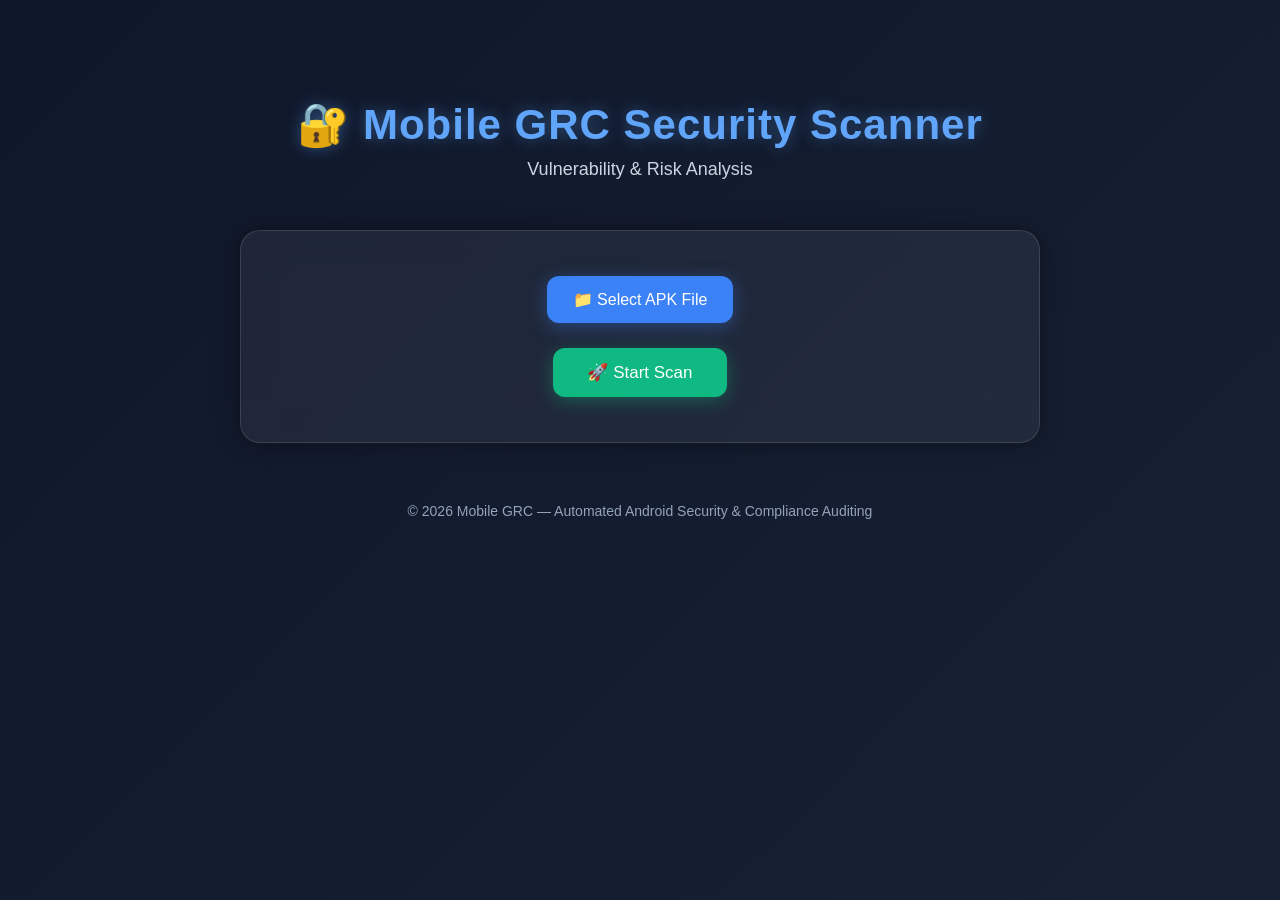
==== app/templates/index.html @ ec6859a3 "Initial commit - Mobile GRC Security Scanner" ====
<!DOCTYPE html>
<html lang="en">
<head>
    <meta charset="UTF-8" />
    <title>Mobile GRC – APK Security Scanner</title>

    <style>
        body {
            margin: 0;
            padding: 0;
            background: linear-gradient(135deg, #0f172a, #1e293b, #0f172a);
            background-size: 400% 400%;
            animation: gradientShift 18s ease infinite;
            font-family: "Segoe UI", Arial, sans-serif;
            color: #e2e8f0;
        }

        @keyframes gradientShift {
            0% { background-position: 0% 50%; }
            50% { background-position: 100% 50%; }
            100% { background-position: 0% 50%; }
        }

        .container {
            max-width: 800px;
            margin: 80px auto;
            padding: 20px;
            text-align: center;
        }

        .logo {
            font-size: 42px;
            font-weight: bold;
            margin-bottom: 10px;
            color: #60a5fa;
            letter-spacing: 1px;
            text-shadow: 0 0 15px rgba(96,165,250,0.4);
        }

        .subtitle {
            font-size: 18px;
            color: #cbd5e1;
            margin-bottom: 50px;
        }

        .card {
            background: rgba(255, 255, 255, 0.06);
            backdrop-filter: blur(18px);
            padding: 45px;
            border-radius: 20px;
            border: 1px solid rgba(255,255,255,0.12);
            box-shadow: 0 0 25px rgba(0,0,0,0.4);
            transition: 0.3s ease;
        }
        .card:hover {
            transform: translateY(-6px);
            box-shadow: 0 0 35px rgba(0,0,0,0.55);
        }

        .upload-label {
            display: inline-block;
            background: #3b82f6;
            padding: 14px 26px;
            border-radius: 12px;
            font-size: 16px;
            cursor: pointer;
            margin-bottom: 25px;
            transition: 0.2s;
            color: #fff;
            box-shadow: 0 4px 18px rgba(59,130,246,0.35);
        }

        .upload-label:hover {
            background: #2563eb;
            box-shadow: 0 6px 22px rgba(37,99,235,0.45);
        }

        input[type="file"] {
            display: none;
        }

        .scan-btn {
            padding: 14px 34px;
            background: #10b981;
            border: none;
            border-radius: 12px;
            font-size: 17px;
            color: white;
            cursor: pointer;
            transition: 0.3s;
            box-shadow: 0 4px 18px rgba(16,185,129,0.35);
        }
        .scan-btn:hover {
            background: #059669;
            box-shadow: 0 6px 22px rgba(5,150,105,0.45);
        }

        .scan-btn:active {
            background: #047857;
        }

        .footer {
            margin-top: 60px;
            font-size: 14px;
            color: #94a3b8;
        }
    </style>
</head>

<body>

    <div class="container">

        <div class="logo">🔐 Mobile GRC Security Scanner</div>
        <div class="subtitle">Vulnerability & Risk Analysis</div>

        <div class="card">
            <form action="/scan" method="post" enctype="multipart/form-data">

                <label class="upload-label">
                    📁 Select APK File
                    <input type="file" name="file" accept=".apk" required />
                </label>

                <br>

                <button type="submit" class="scan-btn">🚀 Start Scan</button>
            </form>
        </div>

        <div class="footer">
            © 2026 Mobile GRC — Automated Android Security & Compliance Auditing
        </div>

    </div>

</body>
</html>
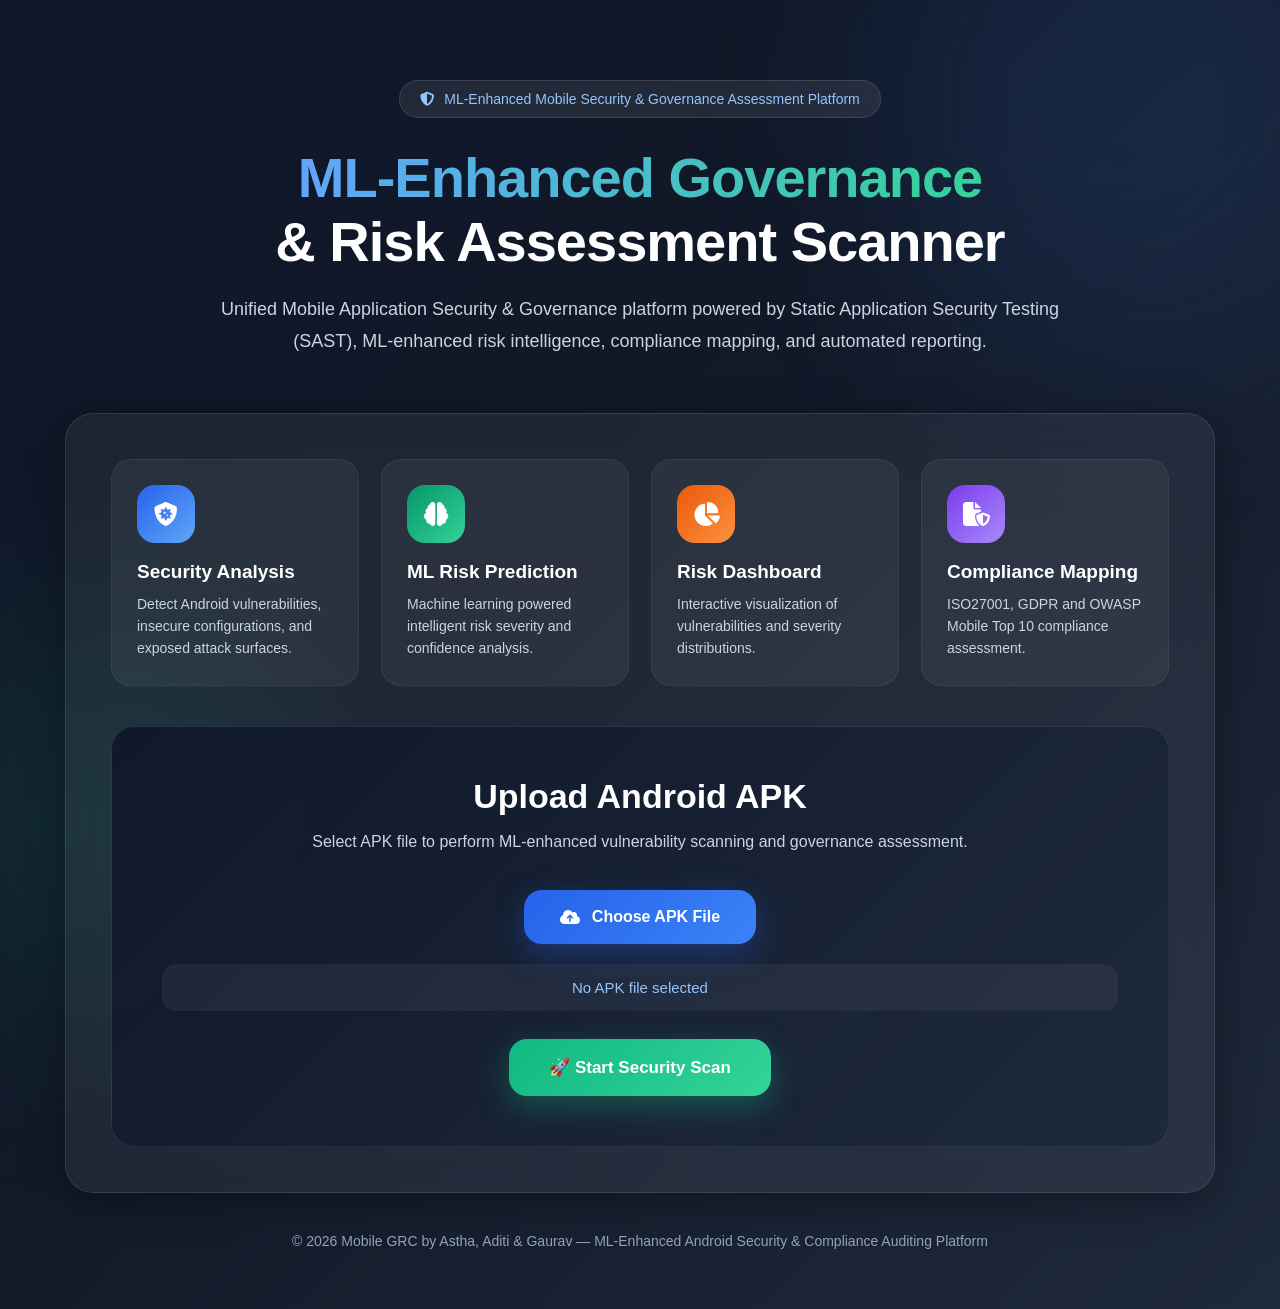
==== commit c5dcc775: "Enhanced UI and improved user experience" ====
--- a/app/templates/index.html
+++ b/app/templates/index.html
@@ -1,138 +1,794 @@
 <!DOCTYPE html>
 <html lang="en">
+
 <head>
+
     <meta charset="UTF-8" />
-    <title>Mobile GRC – APK Security Scanner</title>
+
+    <meta name="viewport"
+          content="width=device-width, initial-scale=1.0"/>
+
+    <title>
+        ML-Enhanced Governance and Risk Assessment
+    </title>
+
+    <link rel="stylesheet"
+          href="https://cdnjs.cloudflare.com/ajax/libs/font-awesome/6.5.1/css/all.min.css"/>
 
     <style>
-        body {
+
+        * {
             margin: 0;
             padding: 0;
-            background: linear-gradient(135deg, #0f172a, #1e293b, #0f172a);
-            background-size: 400% 400%;
-            animation: gradientShift 18s ease infinite;
-            font-family: "Segoe UI", Arial, sans-serif;
-            color: #e2e8f0;
-        }
-
-        @keyframes gradientShift {
-            0% { background-position: 0% 50%; }
-            50% { background-position: 100% 50%; }
-            100% { background-position: 0% 50%; }
-        }
-
-        .container {
-            max-width: 800px;
-            margin: 80px auto;
-            padding: 20px;
+            box-sizing: border-box;
+        }
+
+        body {
+
+            font-family: "Segoe UI", sans-serif;
+
+            background:
+            linear-gradient(
+                135deg,
+                #0f172a 0%,
+                #111827 40%,
+                #1e293b 100%
+            );
+
+            color: white;
+
+            min-height: 100vh;
+
+            overflow-x: hidden;
+        }
+
+        body::before {
+
+            content: "";
+
+            position: fixed;
+
+            width: 500px;
+            height: 500px;
+
+            background: rgba(59,130,246,0.12);
+
+            border-radius: 50%;
+
+            top: -150px;
+            right: -100px;
+
+            filter: blur(100px);
+
+            z-index: 0;
+        }
+
+        body::after {
+
+            content: "";
+
+            position: fixed;
+
+            width: 400px;
+            height: 400px;
+
+            background: rgba(16,185,129,0.12);
+
+            border-radius: 50%;
+
+            bottom: -120px;
+            left: -80px;
+
+            filter: blur(100px);
+
+            z-index: 0;
+        }
+
+        .wrapper {
+
+            position: relative;
+
+            z-index: 1;
+
+            max-width: 1200px;
+
+            margin: auto;
+
+            padding: 40px 25px 60px;
+        }
+
+        .hero {
+
             text-align: center;
-        }
-
-        .logo {
-            font-size: 42px;
-            font-weight: bold;
+
+            margin-top: 40px;
+        }
+
+        .badge {
+
+            display: inline-flex;
+
+            align-items: center;
+
+            gap: 10px;
+
+            background: rgba(255,255,255,0.08);
+
+            border: 1px solid rgba(255,255,255,0.12);
+
+            padding: 10px 20px;
+
+            border-radius: 50px;
+
+            color: #93c5fd;
+
+            font-size: 14px;
+
+            margin-bottom: 28px;
+
+            backdrop-filter: blur(10px);
+        }
+
+        .hero h1 {
+
+            font-size: 56px;
+
+            line-height: 1.15;
+
+            margin-bottom: 18px;
+
+            font-weight: 800;
+
+            letter-spacing: -1px;
+        }
+
+        .gradient-text {
+
+            background:
+            linear-gradient(
+                90deg,
+                #60a5fa,
+                #34d399
+            );
+
+            -webkit-background-clip: text;
+
+            -webkit-text-fill-color: transparent;
+        }
+
+        .hero p {
+
+            max-width: 850px;
+
+            margin: auto;
+
+            color: #cbd5e1;
+
+            line-height: 1.8;
+
+            font-size: 18px;
+        }
+
+        .dashboard-card {
+
+            margin-top: 55px;
+
+            background: rgba(255,255,255,0.06);
+
+            border: 1px solid rgba(255,255,255,0.1);
+
+            border-radius: 28px;
+
+            padding: 45px;
+
+            backdrop-filter: blur(16px);
+
+            box-shadow:
+            0 10px 40px rgba(0,0,0,0.35);
+        }
+
+        .features {
+
+            display: grid;
+
+            grid-template-columns:
+            repeat(auto-fit, minmax(220px, 1fr));
+
+            gap: 22px;
+
+            margin-bottom: 40px;
+        }
+
+        .feature {
+
+            background:
+            rgba(255,255,255,0.05);
+
+            border-radius: 20px;
+
+            padding: 25px;
+
+            transition: 0.35s;
+
+            border:
+            1px solid rgba(255,255,255,0.06);
+        }
+
+        .feature:hover {
+
+            transform:
+            translateY(-6px);
+
+            background:
+            rgba(255,255,255,0.08);
+
+            border-color:
+            rgba(96,165,250,0.35);
+        }
+
+        .icon-box {
+
+            width: 58px;
+            height: 58px;
+
+            border-radius: 18px;
+
+            display: flex;
+
+            align-items: center;
+
+            justify-content: center;
+
+            font-size: 24px;
+
+            margin-bottom: 18px;
+
+            color: white;
+        }
+
+        .blue {
+            background:
+            linear-gradient(
+            135deg,
+            #2563eb,
+            #60a5fa);
+        }
+
+        .green {
+            background:
+            linear-gradient(
+            135deg,
+            #059669,
+            #34d399);
+        }
+
+        .orange {
+            background:
+            linear-gradient(
+            135deg,
+            #ea580c,
+            #fb923c);
+        }
+
+        .purple {
+            background:
+            linear-gradient(
+            135deg,
+            #7c3aed,
+            #a78bfa);
+        }
+
+        .feature h3 {
+
             margin-bottom: 10px;
-            color: #60a5fa;
-            letter-spacing: 1px;
-            text-shadow: 0 0 15px rgba(96,165,250,0.4);
-        }
-
-        .subtitle {
-            font-size: 18px;
+
+            font-size: 19px;
+        }
+
+        .feature p {
+
             color: #cbd5e1;
-            margin-bottom: 50px;
-        }
-
-        .card {
-            background: rgba(255, 255, 255, 0.06);
-            backdrop-filter: blur(18px);
-            padding: 45px;
-            border-radius: 20px;
-            border: 1px solid rgba(255,255,255,0.12);
-            box-shadow: 0 0 25px rgba(0,0,0,0.4);
-            transition: 0.3s ease;
-        }
-        .card:hover {
-            transform: translateY(-6px);
-            box-shadow: 0 0 35px rgba(0,0,0,0.55);
-        }
-
-        .upload-label {
-            display: inline-block;
-            background: #3b82f6;
-            padding: 14px 26px;
-            border-radius: 12px;
+
+            line-height: 1.6;
+
+            font-size: 14px;
+        }
+
+        .upload-area {
+
+            background:
+            linear-gradient(
+                135deg,
+                rgba(15,23,42,0.9),
+                rgba(30,41,59,0.95)
+            );
+
+            border-radius: 24px;
+
+            padding: 50px;
+
+            text-align: center;
+
+            border:
+            1px solid rgba(255,255,255,0.08);
+        }
+
+        .upload-title {
+
+            font-size: 34px;
+
+            margin-bottom: 12px;
+
+            font-weight: 700;
+        }
+
+        .upload-sub {
+
+            color: #cbd5e1;
+
+            margin-bottom: 35px;
+
+            line-height: 1.7;
+        }
+
+        .upload-btn {
+
+            display: inline-flex;
+
+            align-items: center;
+
+            gap: 12px;
+
+            background:
+            linear-gradient(
+                135deg,
+                #2563eb,
+                #3b82f6
+            );
+
+            color: white;
+
+            padding: 18px 36px;
+
+            border-radius: 18px;
+
+            cursor: pointer;
+
+            font-weight: 600;
+
             font-size: 16px;
-            cursor: pointer;
-            margin-bottom: 25px;
-            transition: 0.2s;
-            color: #fff;
-            box-shadow: 0 4px 18px rgba(59,130,246,0.35);
-        }
-
-        .upload-label:hover {
-            background: #2563eb;
-            box-shadow: 0 6px 22px rgba(37,99,235,0.45);
+
+            transition: 0.3s;
+
+            box-shadow:
+            0 10px 30px rgba(37,99,235,0.35);
+        }
+
+        .upload-btn:hover {
+
+            transform:
+            translateY(-4px);
+
+            box-shadow:
+            0 14px 35px rgba(37,99,235,0.45);
         }
 
         input[type="file"] {
             display: none;
         }
 
+        .file-box {
+
+            margin-top: 20px;
+
+            padding: 15px;
+
+            border-radius: 14px;
+
+            background:
+            rgba(255,255,255,0.05);
+
+            color: #93c5fd;
+
+            font-size: 15px;
+
+            min-height: 24px;
+        }
+
         .scan-btn {
-            padding: 14px 34px;
-            background: #10b981;
+
+            margin-top: 28px;
+
             border: none;
-            border-radius: 12px;
+
+            background:
+            linear-gradient(
+                135deg,
+                #10b981,
+                #34d399
+            );
+
+            color: white;
+
+            padding: 18px 40px;
+
+            border-radius: 18px;
+
             font-size: 17px;
+
+            font-weight: 700;
+
+            cursor: pointer;
+
+            transition: 0.3s;
+
+            box-shadow:
+            0 10px 30px rgba(16,185,129,0.35);
+        }
+
+        .scan-btn:hover {
+
+            transform:
+            translateY(-4px);
+
+            box-shadow:
+            0 14px 35px rgba(16,185,129,0.45);
+        }
+
+        .footer {
+
+            text-align: center;
+
+            margin-top: 40px;
+
+            color: #94a3b8;
+
+            font-size: 14px;
+        }
+
+        /* TOAST */
+
+        .toast-container {
+
+            position: fixed;
+
+            top: 20px;
+
+            right: 20px;
+
+            z-index: 9999;
+        }
+
+        .toast {
+
+            min-width: 320px;
+
+            padding: 16px 20px;
+
+            border-radius: 16px;
+
+            margin-bottom: 15px;
+
             color: white;
-            cursor: pointer;
-            transition: 0.3s;
-            box-shadow: 0 4px 18px rgba(16,185,129,0.35);
-        }
-        .scan-btn:hover {
-            background: #059669;
-            box-shadow: 0 6px 22px rgba(5,150,105,0.45);
-        }
-
-        .scan-btn:active {
-            background: #047857;
-        }
-
-        .footer {
-            margin-top: 60px;
-            font-size: 14px;
-            color: #94a3b8;
-        }
+
+            font-weight: 500;
+
+            animation: slideIn 0.4s ease;
+
+            box-shadow:
+            0 10px 25px rgba(0,0,0,0.25);
+        }
+
+        .success {
+
+            background:
+            linear-gradient(
+            135deg,
+            #059669,
+            #10b981);
+        }
+
+        .warning {
+
+            background:
+            linear-gradient(
+            135deg,
+            #d97706,
+            #f59e0b);
+        }
+
+        @keyframes slideIn {
+
+            from {
+
+                opacity: 0;
+
+                transform: translateX(100%);
+            }
+
+            to {
+
+                opacity: 1;
+
+                transform: translateX(0);
+            }
+        }
+
+        @media(max-width:768px) {
+
+            .hero h1 {
+
+                font-size: 38px;
+            }
+
+            .dashboard-card {
+
+                padding: 25px;
+            }
+
+            .upload-area {
+
+                padding: 30px 20px;
+            }
+        }
+
     </style>
+
 </head>
 
 <body>
 
-    <div class="container">
-
-        <div class="logo">🔐 Mobile GRC Security Scanner</div>
-        <div class="subtitle">Vulnerability & Risk Analysis</div>
-
-        <div class="card">
-            <form action="/scan" method="post" enctype="multipart/form-data">
-
-                <label class="upload-label">
-                    📁 Select APK File
-                    <input type="file" name="file" accept=".apk" required />
+<div class="toast-container"
+     id="toastContainer"></div>
+
+<div class="wrapper">
+
+    <div class="hero">
+
+        <div class="badge">
+            <i class="fa-solid fa-shield-halved"></i>
+            ML-Enhanced Mobile Security & Governance Assessment Platform
+        </div>
+
+        <h1>
+
+            <span class="gradient-text">
+                ML-Enhanced Governance
+            </span>
+
+            <br>
+
+            & Risk Assessment Scanner
+        </h1>
+
+        <p>
+            Unified Mobile Application Security & Governance platform powered by Static Application Security Testing (SAST), ML-enhanced risk intelligence, compliance mapping, and automated reporting.
+        </p>
+
+    </div>
+
+
+    <div class="dashboard-card">
+
+        <div class="features">
+
+            <div class="feature">
+
+                <div class="icon-box blue">
+                    <i class="fa-solid fa-shield-virus"></i>
+                </div>
+
+                <h3>Security Analysis</h3>
+
+                <p>
+                    Detect Android vulnerabilities,
+                    insecure configurations,
+                    and exposed attack surfaces.
+                </p>
+
+            </div>
+
+            <div class="feature">
+
+                <div class="icon-box green">
+                    <i class="fa-solid fa-brain"></i>
+                </div>
+
+                <h3>ML Risk Prediction</h3>
+
+                <p>
+                    Machine learning powered
+                    intelligent risk severity
+                    and confidence analysis.
+                </p>
+
+            </div>
+
+            <div class="feature">
+
+                <div class="icon-box orange">
+                    <i class="fa-solid fa-chart-pie"></i>
+                </div>
+
+                <h3>Risk Dashboard</h3>
+
+                <p>
+                    Interactive visualization
+                    of vulnerabilities and
+                    severity distributions.
+                </p>
+
+            </div>
+
+            <div class="feature">
+
+                <div class="icon-box purple">
+                    <i class="fa-solid fa-file-shield"></i>
+                </div>
+
+                <h3>Compliance Mapping</h3>
+
+                <p>
+                    ISO27001, GDPR and
+                    OWASP Mobile Top 10
+                    compliance assessment.
+                </p>
+
+            </div>
+
+        </div>
+
+
+        <div class="upload-area">
+
+            <div class="upload-title">
+                Upload Android APK
+            </div>
+
+            <div class="upload-sub">
+                Select APK file to perform ML-enhanced
+                vulnerability scanning and governance assessment.
+            </div>
+
+            <form action="/scan"
+                  method="post"
+                  enctype="multipart/form-data"
+                  id="scanForm">
+
+                <label class="upload-btn">
+
+                    <i class="fa-solid fa-cloud-arrow-up"></i>
+
+                    Choose APK File
+
+                    <input type="file"
+                           name="file"
+                           id="apkFile"
+                           accept=".apk"/>
                 </label>
 
-                <br>
-
-                <button type="submit" class="scan-btn">🚀 Start Scan</button>
+                <div class="file-box"
+                     id="selectedFile">
+
+                    No APK file selected
+
+                </div>
+
+                <button type="submit"
+                        class="scan-btn">
+
+                    🚀 Start Security Scan
+
+                </button>
+
             </form>
+
         </div>
 
-        <div class="footer">
-            © 2026 Mobile GRC — Automated Android Security & Compliance Auditing
-        </div>
-
     </div>
 
+    <div class="footer">
+
+        © 2026 Mobile GRC by Astha, Aditi & Gaurav —
+        ML-Enhanced Android Security
+        & Compliance Auditing Platform
+
+    </div>
+
+</div>
+
+
+<script>
+
+    const apkFile =
+    document.getElementById("apkFile");
+
+    const selectedFile =
+    document.getElementById("selectedFile");
+
+    const scanForm =
+    document.getElementById("scanForm");
+
+
+    apkFile.addEventListener(
+        "change",
+
+        function () {
+
+            if (apkFile.files.length > 0) {
+
+                const fileName =
+                apkFile.files[0].name;
+
+                selectedFile.innerHTML =
+                "✅ " + fileName;
+
+                showToast(
+                    "APK selected successfully",
+                    "success"
+                );
+            }
+
+            else {
+
+                selectedFile.innerHTML =
+                "No APK file selected";
+            }
+        }
+    );
+
+
+    scanForm.addEventListener(
+        "submit",
+
+        function (e) {
+
+            if (apkFile.files.length === 0) {
+
+                e.preventDefault();
+
+                showToast(
+                    "Please select APK file before scanning",
+                    "warning"
+                );
+
+                return;
+            }
+
+            showToast(
+                "APK uploaded successfully. Starting scan...",
+                "success"
+            );
+        }
+    );
+
+
+    function showToast(message, type) {
+
+        const container =
+        document.getElementById(
+            "toastContainer"
+        );
+
+        const toast =
+        document.createElement("div");
+
+        toast.classList.add("toast");
+
+        toast.classList.add(type);
+
+        toast.innerHTML = message;
+
+        container.appendChild(toast);
+
+        setTimeout(() => {
+
+            toast.remove();
+
+        }, 5000);
+    }
+
+</script>
+
 </body>
-</html>
+</html>
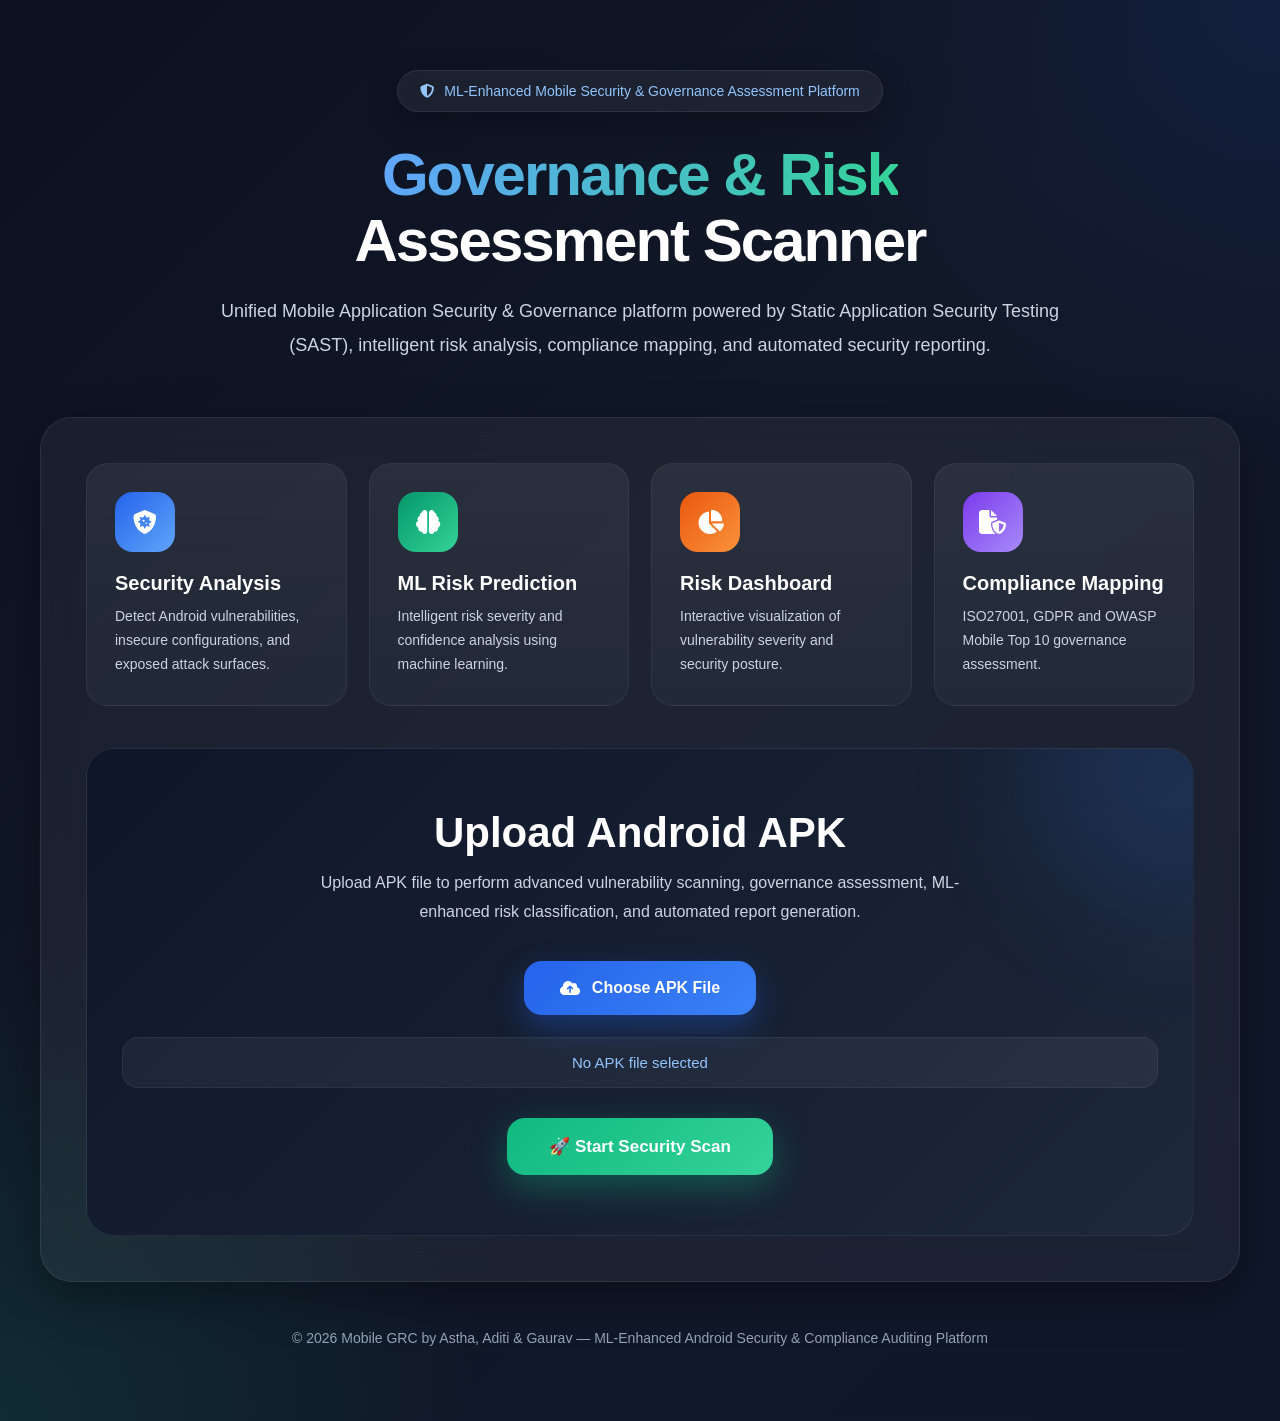
==== commit 2b8051cc: "Final latest working APK scanner version" ====
--- a/app/templates/index.html
+++ b/app/templates/index.html
@@ -3,7 +3,7 @@
 
 <head>
 
-    <meta charset="UTF-8" />
+    <meta charset="UTF-8"/>
 
     <meta name="viewport"
           content="width=device-width, initial-scale=1.0"/>
@@ -17,132 +17,95 @@
 
     <style>
 
-        * {
-            margin: 0;
-            padding: 0;
-            box-sizing: border-box;
-        }
-
-        body {
-
-            font-family: "Segoe UI", sans-serif;
-
-            background:
-            linear-gradient(
-                135deg,
-                #0f172a 0%,
-                #111827 40%,
-                #1e293b 100%
-            );
-
-            color: white;
-
-            min-height: 100vh;
-
-            overflow-x: hidden;
-        }
-
-        body::before {
-
-            content: "";
-
-            position: fixed;
-
-            width: 500px;
-            height: 500px;
-
-            background: rgba(59,130,246,0.12);
-
-            border-radius: 50%;
-
-            top: -150px;
-            right: -100px;
-
-            filter: blur(100px);
-
-            z-index: 0;
-        }
-
-        body::after {
-
-            content: "";
-
-            position: fixed;
-
-            width: 400px;
-            height: 400px;
-
-            background: rgba(16,185,129,0.12);
-
-            border-radius: 50%;
-
-            bottom: -120px;
-            left: -80px;
-
-            filter: blur(100px);
-
-            z-index: 0;
-        }
-
-        .wrapper {
-
-            position: relative;
-
-            z-index: 1;
-
-            max-width: 1200px;
-
-            margin: auto;
-
-            padding: 40px 25px 60px;
-        }
-
-        .hero {
-
-            text-align: center;
-
-            margin-top: 40px;
-        }
-
-        .badge {
-
-            display: inline-flex;
-
-            align-items: center;
-
-            gap: 10px;
-
-            background: rgba(255,255,255,0.08);
-
-            border: 1px solid rgba(255,255,255,0.12);
-
-            padding: 10px 20px;
-
-            border-radius: 50px;
-
-            color: #93c5fd;
-
-            font-size: 14px;
-
-            margin-bottom: 28px;
-
-            backdrop-filter: blur(10px);
-        }
-
-        .hero h1 {
-
-            font-size: 56px;
-
-            line-height: 1.15;
-
-            margin-bottom: 18px;
-
-            font-weight: 800;
-
-            letter-spacing: -1px;
-        }
-
-        .gradient-text {
+        *{
+            margin:0;
+            padding:0;
+            box-sizing:border-box;
+        }
+
+        body{
+
+            font-family:"Segoe UI",sans-serif;
+
+            background:
+            radial-gradient(circle at top right,#1d4ed820,transparent 25%),
+            radial-gradient(circle at bottom left,#10b98120,transparent 25%),
+            linear-gradient(
+                135deg,
+                #0b1120 0%,
+                #111827 45%,
+                #0f172a 100%
+            );
+
+            color:white;
+
+            min-height:100vh;
+
+            overflow-x:hidden;
+        }
+
+        .wrapper{
+
+            position:relative;
+
+            z-index:1;
+
+            max-width:1250px;
+
+            margin:auto;
+
+            padding:40px 25px 70px;
+        }
+
+        .hero{
+
+            text-align:center;
+
+            margin-top:30px;
+        }
+
+        .badge{
+
+            display:inline-flex;
+
+            align-items:center;
+
+            gap:10px;
+
+            padding:12px 22px;
+
+            border-radius:50px;
+
+            background:rgba(255,255,255,0.06);
+
+            border:1px solid rgba(255,255,255,0.08);
+
+            color:#93c5fd;
+
+            font-size:14px;
+
+            backdrop-filter:blur(14px);
+
+            margin-bottom:30px;
+
+            box-shadow:
+            0 10px 30px rgba(0,0,0,0.25);
+        }
+
+        .hero h1{
+
+            font-size:60px;
+
+            line-height:1.1;
+
+            margin-bottom:20px;
+
+            font-weight:800;
+
+            letter-spacing:-2px;
+        }
+
+        .gradient-text{
 
             background:
             linear-gradient(
@@ -151,193 +114,241 @@
                 #34d399
             );
 
-            -webkit-background-clip: text;
-
-            -webkit-text-fill-color: transparent;
-        }
-
-        .hero p {
-
-            max-width: 850px;
-
-            margin: auto;
-
-            color: #cbd5e1;
-
-            line-height: 1.8;
-
-            font-size: 18px;
-        }
-
-        .dashboard-card {
-
-            margin-top: 55px;
-
-            background: rgba(255,255,255,0.06);
-
-            border: 1px solid rgba(255,255,255,0.1);
-
-            border-radius: 28px;
-
-            padding: 45px;
-
-            backdrop-filter: blur(16px);
+            -webkit-background-clip:text;
+
+            -webkit-text-fill-color:transparent;
+        }
+
+        .hero p{
+
+            max-width:900px;
+
+            margin:auto;
+
+            color:#cbd5e1;
+
+            line-height:1.9;
+
+            font-size:18px;
+        }
+
+        .dashboard-card{
+
+            margin-top:55px;
+
+            background:rgba(255,255,255,0.05);
+
+            border:1px solid rgba(255,255,255,0.08);
+
+            border-radius:32px;
+
+            padding:45px;
+
+            backdrop-filter:blur(18px);
 
             box-shadow:
-            0 10px 40px rgba(0,0,0,0.35);
-        }
-
-        .features {
-
-            display: grid;
+            0 15px 45px rgba(0,0,0,0.35);
+        }
+
+        .features{
+
+            display:grid;
 
             grid-template-columns:
-            repeat(auto-fit, minmax(220px, 1fr));
-
-            gap: 22px;
-
-            margin-bottom: 40px;
-        }
-
-        .feature {
-
-            background:
-            rgba(255,255,255,0.05);
-
-            border-radius: 20px;
-
-            padding: 25px;
-
-            transition: 0.35s;
+            repeat(auto-fit,minmax(220px,1fr));
+
+            gap:22px;
+
+            margin-bottom:42px;
+        }
+
+        .feature{
+
+            background:
+            linear-gradient(
+                180deg,
+                rgba(255,255,255,0.06),
+                rgba(255,255,255,0.03)
+            );
+
+            border-radius:22px;
+
+            padding:28px;
 
             border:
             1px solid rgba(255,255,255,0.06);
-        }
-
-        .feature:hover {
+
+            transition:0.35s ease;
+        }
+
+        .feature:hover{
 
             transform:
-            translateY(-6px);
-
-            background:
-            rgba(255,255,255,0.08);
+            translateY(-7px);
 
             border-color:
             rgba(96,165,250,0.35);
-        }
-
-        .icon-box {
-
-            width: 58px;
-            height: 58px;
-
-            border-radius: 18px;
-
-            display: flex;
-
-            align-items: center;
-
-            justify-content: center;
-
-            font-size: 24px;
-
-            margin-bottom: 18px;
-
-            color: white;
-        }
-
-        .blue {
-            background:
-            linear-gradient(
-            135deg,
-            #2563eb,
-            #60a5fa);
-        }
-
-        .green {
-            background:
-            linear-gradient(
-            135deg,
-            #059669,
-            #34d399);
-        }
-
-        .orange {
-            background:
-            linear-gradient(
-            135deg,
-            #ea580c,
-            #fb923c);
-        }
-
-        .purple {
-            background:
-            linear-gradient(
-            135deg,
-            #7c3aed,
-            #a78bfa);
-        }
-
-        .feature h3 {
-
-            margin-bottom: 10px;
-
-            font-size: 19px;
-        }
-
-        .feature p {
-
-            color: #cbd5e1;
-
-            line-height: 1.6;
-
-            font-size: 14px;
-        }
-
-        .upload-area {
-
-            background:
-            linear-gradient(
-                135deg,
-                rgba(15,23,42,0.9),
-                rgba(30,41,59,0.95)
-            );
-
-            border-radius: 24px;
-
-            padding: 50px;
-
-            text-align: center;
+
+            box-shadow:
+            0 18px 35px rgba(0,0,0,0.25);
+        }
+
+        .icon-box{
+
+            width:60px;
+            height:60px;
+
+            border-radius:18px;
+
+            display:flex;
+
+            align-items:center;
+
+            justify-content:center;
+
+            font-size:24px;
+
+            margin-bottom:20px;
+
+            color:white;
+        }
+
+        .blue{
+            background:
+            linear-gradient(
+                135deg,
+                #2563eb,
+                #60a5fa
+            );
+        }
+
+        .green{
+            background:
+            linear-gradient(
+                135deg,
+                #059669,
+                #34d399
+            );
+        }
+
+        .orange{
+            background:
+            linear-gradient(
+                135deg,
+                #ea580c,
+                #fb923c
+            );
+        }
+
+        .purple{
+            background:
+            linear-gradient(
+                135deg,
+                #7c3aed,
+                #a78bfa
+            );
+        }
+
+        .feature h3{
+
+            font-size:20px;
+
+            margin-bottom:10px;
+        }
+
+        .feature p{
+
+            color:#cbd5e1;
+
+            line-height:1.7;
+
+            font-size:14px;
+        }
+
+        .upload-area{
+
+            position:relative;
+
+            overflow:hidden;
+
+            background:
+            linear-gradient(
+                135deg,
+                rgba(15,23,42,0.95),
+                rgba(30,41,59,0.92)
+            );
+
+            border-radius:28px;
+
+            padding:60px 35px;
+
+            text-align:center;
 
             border:
             1px solid rgba(255,255,255,0.08);
         }
 
-        .upload-title {
-
-            font-size: 34px;
-
-            margin-bottom: 12px;
-
-            font-weight: 700;
-        }
-
-        .upload-sub {
-
-            color: #cbd5e1;
-
-            margin-bottom: 35px;
-
-            line-height: 1.7;
-        }
-
-        .upload-btn {
-
-            display: inline-flex;
-
-            align-items: center;
-
-            gap: 12px;
+        .upload-area::before{
+
+            content:"";
+
+            position:absolute;
+
+            width:280px;
+            height:280px;
+
+            background:
+            rgba(59,130,246,0.15);
+
+            border-radius:50%;
+
+            top:-120px;
+            right:-120px;
+
+            filter:blur(60px);
+        }
+
+        .upload-title{
+
+            position:relative;
+
+            z-index:1;
+
+            font-size:42px;
+
+            font-weight:800;
+
+            margin-bottom:12px;
+        }
+
+        .upload-sub{
+
+            position:relative;
+
+            z-index:1;
+
+            color:#cbd5e1;
+
+            max-width:700px;
+
+            margin:auto;
+
+            line-height:1.8;
+
+            margin-bottom:35px;
+        }
+
+        .upload-btn{
+
+            position:relative;
+
+            z-index:1;
+
+            display:inline-flex;
+
+            align-items:center;
+
+            gap:12px;
 
             background:
             linear-gradient(
@@ -346,60 +357,69 @@
                 #3b82f6
             );
 
-            color: white;
-
-            padding: 18px 36px;
-
-            border-radius: 18px;
-
-            cursor: pointer;
-
-            font-weight: 600;
-
-            font-size: 16px;
-
-            transition: 0.3s;
+            padding:18px 36px;
+
+            border-radius:18px;
+
+            cursor:pointer;
+
+            font-weight:700;
+
+            font-size:16px;
+
+            transition:0.3s;
 
             box-shadow:
-            0 10px 30px rgba(37,99,235,0.35);
-        }
-
-        .upload-btn:hover {
+            0 12px 30px rgba(37,99,235,0.35);
+        }
+
+        .upload-btn:hover{
 
             transform:
-            translateY(-4px);
+            translateY(-5px);
 
             box-shadow:
-            0 14px 35px rgba(37,99,235,0.45);
-        }
-
-        input[type="file"] {
-            display: none;
-        }
-
-        .file-box {
-
-            margin-top: 20px;
-
-            padding: 15px;
-
-            border-radius: 14px;
+            0 16px 40px rgba(37,99,235,0.45);
+        }
+
+        input[type="file"]{
+            display:none;
+        }
+
+        .file-box{
+
+            position:relative;
+
+            z-index:1;
+
+            margin-top:22px;
 
             background:
             rgba(255,255,255,0.05);
 
-            color: #93c5fd;
-
-            font-size: 15px;
-
-            min-height: 24px;
-        }
-
-        .scan-btn {
-
-            margin-top: 28px;
-
-            border: none;
+            border:
+            1px solid rgba(255,255,255,0.06);
+
+            padding:16px;
+
+            border-radius:16px;
+
+            color:#93c5fd;
+
+            min-height:25px;
+
+            font-size:15px;
+        }
+
+        .scan-btn{
+
+            position:relative;
+
+            z-index:1;
+
+            margin-top:30px;
+
+            border:none;
 
             background:
             linear-gradient(
@@ -408,127 +428,146 @@
                 #34d399
             );
 
-            color: white;
-
-            padding: 18px 40px;
-
-            border-radius: 18px;
-
-            font-size: 17px;
-
-            font-weight: 700;
-
-            cursor: pointer;
-
-            transition: 0.3s;
+            color:white;
+
+            padding:18px 42px;
+
+            border-radius:18px;
+
+            font-size:17px;
+
+            font-weight:700;
+
+            cursor:pointer;
+
+            transition:0.3s ease;
 
             box-shadow:
-            0 10px 30px rgba(16,185,129,0.35);
-        }
-
-        .scan-btn:hover {
+            0 12px 35px rgba(16,185,129,0.35);
+        }
+
+        .scan-btn:hover{
 
             transform:
-            translateY(-4px);
+            translateY(-5px);
 
             box-shadow:
-            0 14px 35px rgba(16,185,129,0.45);
-        }
-
-        .footer {
-
-            text-align: center;
-
-            margin-top: 40px;
-
-            color: #94a3b8;
-
-            font-size: 14px;
+            0 18px 40px rgba(16,185,129,0.45);
+        }
+
+        .scan-btn:disabled{
+
+            opacity:0.9;
+
+            cursor:not-allowed;
+        }
+
+        .footer{
+
+            text-align:center;
+
+            margin-top:45px;
+
+            color:#94a3b8;
+
+            font-size:14px;
+
+            line-height:1.7;
         }
 
         /* TOAST */
 
-        .toast-container {
-
-            position: fixed;
-
-            top: 20px;
-
-            right: 20px;
-
-            z-index: 9999;
-        }
-
-        .toast {
-
-            min-width: 320px;
-
-            padding: 16px 20px;
-
-            border-radius: 16px;
-
-            margin-bottom: 15px;
-
-            color: white;
-
-            font-weight: 500;
-
-            animation: slideIn 0.4s ease;
+        .toast-container{
+
+            position:fixed;
+
+            top:25px;
+            right:25px;
+
+            z-index:9999;
+        }
+
+        .toast{
+
+            min-width:340px;
+
+            padding:18px 22px;
+
+            border-radius:18px;
+
+            margin-bottom:15px;
+
+            color:white;
+
+            font-weight:600;
+
+            animation:slideIn 0.4s ease;
 
             box-shadow:
-            0 10px 25px rgba(0,0,0,0.25);
-        }
-
-        .success {
-
-            background:
-            linear-gradient(
-            135deg,
-            #059669,
-            #10b981);
-        }
-
-        .warning {
-
-            background:
-            linear-gradient(
-            135deg,
-            #d97706,
-            #f59e0b);
-        }
-
-        @keyframes slideIn {
-
-            from {
-
-                opacity: 0;
-
-                transform: translateX(100%);
+            0 15px 35px rgba(0,0,0,0.35);
+
+            backdrop-filter:blur(12px);
+        }
+
+        .success{
+
+            background:
+            linear-gradient(
+                135deg,
+                #059669,
+                #10b981
+            );
+        }
+
+        .warning{
+
+            background:
+            linear-gradient(
+                135deg,
+                #d97706,
+                #f59e0b
+            );
+        }
+
+        .info{
+
+            background:
+            linear-gradient(
+                135deg,
+                #2563eb,
+                #3b82f6
+            );
+        }
+
+        @keyframes slideIn{
+
+            from{
+                opacity:0;
+                transform:translateX(100%);
             }
 
-            to {
-
-                opacity: 1;
-
-                transform: translateX(0);
+            to{
+                opacity:1;
+                transform:translateX(0);
             }
         }
 
-        @media(max-width:768px) {
-
-            .hero h1 {
-
-                font-size: 38px;
+        @media(max-width:768px){
+
+            .hero h1{
+                font-size:40px;
             }
 
-            .dashboard-card {
-
-                padding: 25px;
+            .dashboard-card{
+                padding:25px;
             }
 
-            .upload-area {
-
-                padding: 30px 20px;
+            .upload-area{
+                padding:40px 20px;
+            }
+
+            .upload-title{
+                font-size:32px;
             }
         }
 
@@ -546,23 +585,31 @@
     <div class="hero">
 
         <div class="badge">
+
             <i class="fa-solid fa-shield-halved"></i>
+
             ML-Enhanced Mobile Security & Governance Assessment Platform
+
         </div>
 
         <h1>
 
             <span class="gradient-text">
-                ML-Enhanced Governance
+                Governance & Risk
             </span>
 
             <br>
 
-            & Risk Assessment Scanner
+            Assessment Scanner
+
         </h1>
 
         <p>
-            Unified Mobile Application Security & Governance platform powered by Static Application Security Testing (SAST), ML-enhanced risk intelligence, compliance mapping, and automated reporting.
+
+            Unified Mobile Application Security & Governance platform powered by
+            Static Application Security Testing (SAST), intelligent risk analysis,
+            compliance mapping, and automated security reporting.
+
         </p>
 
     </div>
@@ -597,9 +644,9 @@
                 <h3>ML Risk Prediction</h3>
 
                 <p>
-                    Machine learning powered
-                    intelligent risk severity
-                    and confidence analysis.
+                    Intelligent risk severity
+                    and confidence analysis
+                    using machine learning.
                 </p>
 
             </div>
@@ -614,8 +661,8 @@
 
                 <p>
                     Interactive visualization
-                    of vulnerabilities and
-                    severity distributions.
+                    of vulnerability severity
+                    and security posture.
                 </p>
 
             </div>
@@ -631,7 +678,7 @@
                 <p>
                     ISO27001, GDPR and
                     OWASP Mobile Top 10
-                    compliance assessment.
+                    governance assessment.
                 </p>
 
             </div>
@@ -646,8 +693,12 @@
             </div>
 
             <div class="upload-sub">
-                Select APK file to perform ML-enhanced
-                vulnerability scanning and governance assessment.
+
+                Upload APK file to perform advanced
+                vulnerability scanning, governance assessment,
+                ML-enhanced risk classification,
+                and automated report generation.
+
             </div>
 
             <form action="/scan"
@@ -665,6 +716,7 @@
                            name="file"
                            id="apkFile"
                            accept=".apk"/>
+
                 </label>
 
                 <div class="file-box"
@@ -675,7 +727,8 @@
                 </div>
 
                 <button type="submit"
-                        class="scan-btn">
+                        class="scan-btn"
+                        id="scanBtn">
 
                     🚀 Start Security Scan
 
@@ -690,8 +743,8 @@
     <div class="footer">
 
         © 2026 Mobile GRC by Astha, Aditi & Gaurav —
-        ML-Enhanced Android Security
-        & Compliance Auditing Platform
+        ML-Enhanced Android Security &
+        Compliance Auditing Platform
 
     </div>
 
@@ -709,13 +762,16 @@
     const scanForm =
     document.getElementById("scanForm");
 
+    const scanBtn =
+    document.getElementById("scanBtn");
+
 
     apkFile.addEventListener(
         "change",
 
-        function () {
-
-            if (apkFile.files.length > 0) {
+        function(){
+
+            if(apkFile.files.length > 0){
 
                 const fileName =
                 apkFile.files[0].name;
@@ -729,7 +785,7 @@
                 );
             }
 
-            else {
+            else{
 
                 selectedFile.innerHTML =
                 "No APK file selected";
@@ -741,9 +797,9 @@
     scanForm.addEventListener(
         "submit",
 
-        function (e) {
-
-            if (apkFile.files.length === 0) {
+        function(e){
+
+            if(apkFile.files.length === 0){
 
                 e.preventDefault();
 
@@ -755,15 +811,44 @@
                 return;
             }
 
+            scanBtn.disabled = true;
+
+            const loadingMessages = [
+
+                "📦 Extracting APK...",
+                "🔍 Running Static Security Analysis...",
+                "🛡️ Detecting Vulnerabilities...",
+                "🤖 Running ML Risk Prediction...",
+                "📊 Generating Security Report..."
+            ];
+
+            let i = 0;
+
+            scanBtn.innerHTML =
+            loadingMessages[0];
+
+            const interval =
+            setInterval(() => {
+
+                i++;
+
+                if(i < loadingMessages.length){
+
+                    scanBtn.innerHTML =
+                    loadingMessages[i];
+                }
+
+            },2500);
+
             showToast(
-                "APK uploaded successfully. Starting scan...",
-                "success"
+                "APK uploaded successfully. Starting analysis...",
+                "info"
             );
         }
     );
 
 
-    function showToast(message, type) {
+    function showToast(message,type){
 
         const container =
         document.getElementById(
@@ -785,7 +870,7 @@
 
             toast.remove();
 
-        }, 5000);
+        },5000);
     }
 
 </script>
